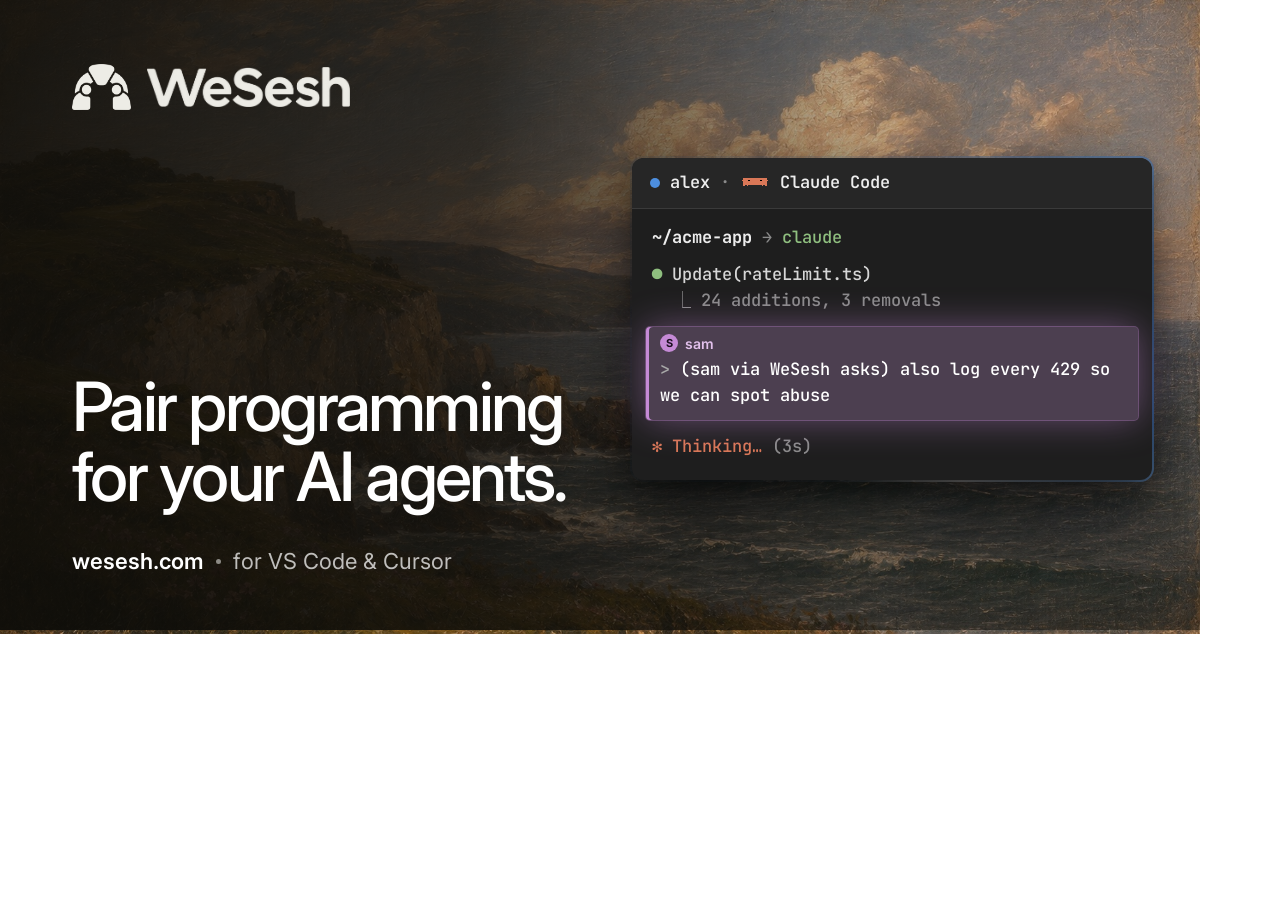
==== social/og-card.html @ d23cc4e4 "Social link preview card - assets/og.png (1200x630) rendered from social/og-card.html - Open Graph +" ====
<!DOCTYPE html>
<!-- Social preview card (1200x630). Rendered to assets/og.png; edit here and re-render. -->
<html lang="en">
<head>
<meta charset="UTF-8" />
<link href="https://fonts.googleapis.com/css2?family=Inter:wght@400;500;600&family=JetBrains+Mono:wght@500;600&display=swap" rel="stylesheet" />
<style>
  * { box-sizing: border-box; margin: 0; padding: 0; }
  html, body { width: 1200px; height: 630px; overflow: hidden; }
  body {
    position: relative;
    font-family: "Inter", sans-serif;
    background: url("../assets/hero.jpg") 30% 55% / cover no-repeat;
    color: #fff;
  }
  /* Darken the left for legible type, let the painting breathe on the right */
  body::before {
    content: ""; position: absolute; inset: 0;
    background:
      linear-gradient(90deg, rgba(14,13,9,.92) 0%, rgba(14,13,9,.78) 40%, rgba(14,13,9,.25) 72%, rgba(14,13,9,.15) 100%),
      linear-gradient(0deg, rgba(14,13,9,.35), transparent 40%);
  }
  .wrap { position: relative; height: 100%; display: grid; grid-template-columns: 560px 1fr; padding: 64px 64px 56px 72px; }

  .left { display: flex; flex-direction: column; }
  .brand { display: flex; align-items: center; gap: 16px; }
  .brand .mark { height: 46px; }
  .brand .word { height: 40px; }
  h1 { margin-top: auto; font-size: 68px; line-height: 1.04; font-weight: 500; letter-spacing: -0.04em; }
  .foot { margin-top: 36px; display: flex; align-items: center; gap: 12px; font-size: 22px; color: rgba(255,255,255,.72); }
  .foot b { color: #fff; font-weight: 600; }
  .foot i { width: 5px; height: 5px; border-radius: 50%; background: rgba(255,255,255,.5); }

  /* The friend-prompt moment, as drawn in the extension's agent card */
  .right { display: flex; align-items: center; justify-content: flex-end; }
  .term {
    position: relative; width: 520px;
    border-radius: 12px; background: #1e1e1e;
    font: 500 17px/1.5 "JetBrains Mono", monospace; color: #d6d6d6;
    box-shadow: 0 40px 80px rgba(0,0,0,.55), 0 10px 24px rgba(0,0,0,.4);
  }
  /* The working light around the card, in alex's colour */
  .term::before {
    content: ""; position: absolute; inset: -2px; border-radius: 14px; z-index: -1;
    background: conic-gradient(from 200deg, rgba(77,143,224,.15) 0 45%, #4d8fe0 75%, #fff 88%, rgba(77,143,224,.15) 100%);
  }
  .tab { display: flex; align-items: center; gap: 10px; padding: 12px 18px; background: #262626; border-bottom: 1px solid #3a3a3a; border-radius: 12px 12px 0 0; color: #8b8b8b; }
  .tab b { color: #ededed; font-weight: 600; }
  .tab .dot { width: 10px; height: 10px; border-radius: 50%; background: #4d8fe0; }
  .tab svg { width: 30px; height: 10px; shape-rendering: crispEdges; }
  .screen { padding: 16px 20px 20px; }
  .cwd { color: #8b8b8b; margin-bottom: 12px; }
  .cwd b { color: #ededed; }
  .cwd span { color: #8fbf7f; }
  .tool::before { content: "● "; color: #8fbf7f; }
  .res { color: #8b8b8b; padding-left: 22px; margin-bottom: 14px; }
  .ask {
    position: relative;
    margin: 4px -6px 14px; padding: 30px 14px 12px;
    border-radius: 4px;
    background: color-mix(in srgb, #c58ad6 22%, #2a2a2a);
    box-shadow: inset 3px 0 0 #c58ad6, 0 0 0 1px rgba(197,138,214,.35), 0 0 36px rgba(197,138,214,.45);
    color: #fff;
  }
  .ask .from { position: absolute; left: 14px; top: 7px; display: flex; align-items: center; gap: 7px; font: 600 14px "Inter", sans-serif; color: #e2c1ec; }
  .ask .from i { width: 18px; height: 18px; border-radius: 50%; display: grid; place-items: center; background: #c58ad6; color: #1b1020; font: 700 11px "Inter", sans-serif; font-style: normal; }
  .ask .p { color: #a8a8a8; }
  .live { color: #d97757; }
  .live span { color: #8b8b8b; }
</style>
</head>
<body>
  <div class="wrap">
    <div class="left">
      <div class="brand">
        <img class="mark" src="../assets/wesesh-mark-dark.png?v=2" alt="" />
        <img class="word" src="../assets/wesesh-logo-dark.png?v=2" alt="WeSesh" />
      </div>
      <h1>Pair programming for your AI&nbsp;agents.</h1>
      <div class="foot"><b>wesesh.com</b><i></i>for VS Code &amp; Cursor</div>
    </div>
    <div class="right">
      <div class="term">
        <div class="tab"><span class="dot"></span><b>alex</b> &middot;
          <svg viewBox="0 0 18 6"><rect x="2" y="0" width="14" height="4" fill="#d97757"/><rect x="1" y="1" width="1" height="1" fill="#d97757"/><rect x="16" y="1" width="1" height="1" fill="#d97757"/><rect x="5" y="1" width="1" height="1" fill="#000"/><rect x="12" y="1" width="1" height="1" fill="#000"/><rect x="2" y="4" width="1" height="1" fill="#d97757"/><rect x="4" y="4" width="1" height="1" fill="#d97757"/><rect x="13" y="4" width="1" height="1" fill="#d97757"/><rect x="15" y="4" width="1" height="1" fill="#d97757"/></svg>
          <b>Claude Code</b></div>
        <div class="screen">
          <div class="cwd"><b>~/acme-app</b> &rarr; <span>claude</span></div>
          <div class="tool">Update(rateLimit.ts)</div>
          <div class="res">&#9151; 24 additions, 3 removals</div>
          <div class="ask"><span class="from"><i>S</i>sam</span><span class="p">&gt;</span> (sam via WeSesh asks) also log every 429 so we can spot abuse</div>
          <div class="live">&#10043; Thinking&hellip; <span>(3s)</span></div>
        </div>
      </div>
    </div>
  </div>
</body>
</html>
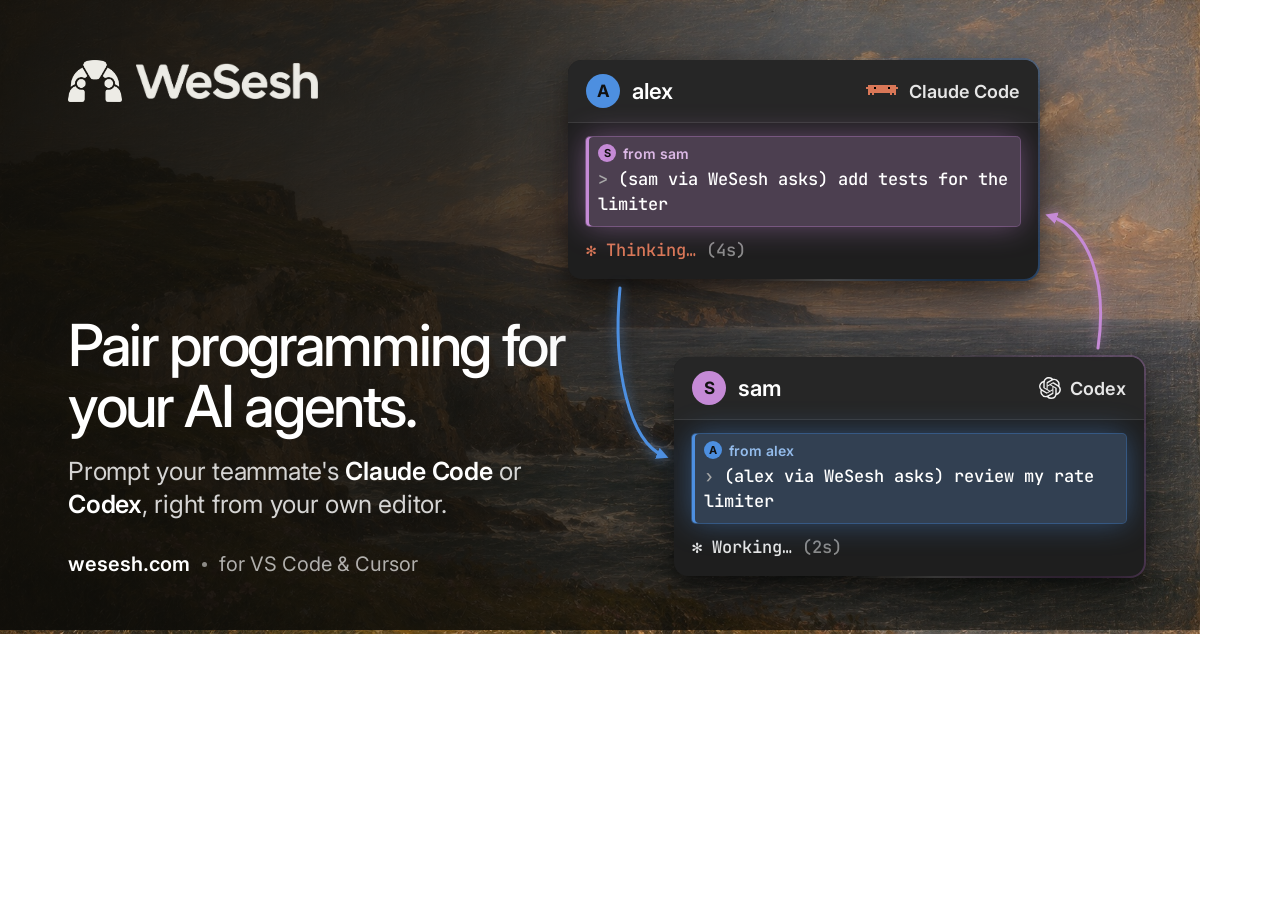
==== commit 759c548b: "Social card v2: two people prompting each other's Claude Code and Codex" ====
--- a/social/og-card.html
+++ b/social/og-card.html
@@ -1,72 +1,72 @@
 <!DOCTYPE html>
-<!-- Social preview card (1200x630). Rendered to assets/og.png; edit here and re-render. -->
+<!-- Social preview card (1200x630). Rendered to assets/og-v2.png; edit here and re-render. -->
 <html lang="en">
 <head>
 <meta charset="UTF-8" />
-<link href="https://fonts.googleapis.com/css2?family=Inter:wght@400;500;600&family=JetBrains+Mono:wght@500;600&display=swap" rel="stylesheet" />
+<link href="https://fonts.googleapis.com/css2?family=Inter:wght@400;500;600;700&family=JetBrains+Mono:wght@500;600&display=swap" rel="stylesheet" />
 <style>
   * { box-sizing: border-box; margin: 0; padding: 0; }
   html, body { width: 1200px; height: 630px; overflow: hidden; }
-  body {
-    position: relative;
-    font-family: "Inter", sans-serif;
-    background: url("../assets/hero.jpg") 30% 55% / cover no-repeat;
-    color: #fff;
-  }
-  /* Darken the left for legible type, let the painting breathe on the right */
+  body { position: relative; font-family: "Inter", sans-serif; background: url("../assets/hero.jpg") 30% 55% / cover no-repeat; color: #fff; }
   body::before {
     content: ""; position: absolute; inset: 0;
     background:
-      linear-gradient(90deg, rgba(14,13,9,.92) 0%, rgba(14,13,9,.78) 40%, rgba(14,13,9,.25) 72%, rgba(14,13,9,.15) 100%),
+      linear-gradient(90deg, rgba(14,13,9,.93) 0%, rgba(14,13,9,.8) 38%, rgba(14,13,9,.3) 70%, rgba(14,13,9,.2) 100%),
       linear-gradient(0deg, rgba(14,13,9,.35), transparent 40%);
   }
-  .wrap { position: relative; height: 100%; display: grid; grid-template-columns: 560px 1fr; padding: 64px 64px 56px 72px; }
+  .wrap { position: relative; height: 100%; display: grid; grid-template-columns: 500px 1fr; padding: 60px 56px 54px 68px; }
 
   .left { display: flex; flex-direction: column; }
-  .brand { display: flex; align-items: center; gap: 16px; }
-  .brand .mark { height: 46px; }
-  .brand .word { height: 40px; }
-  h1 { margin-top: auto; font-size: 68px; line-height: 1.04; font-weight: 500; letter-spacing: -0.04em; }
-  .foot { margin-top: 36px; display: flex; align-items: center; gap: 12px; font-size: 22px; color: rgba(255,255,255,.72); }
+  .brand { display: flex; align-items: center; gap: 14px; }
+  .brand .mark { height: 42px; }
+  .brand .word { height: 36px; }
+  h1 { margin-top: auto; font-size: 58px; line-height: 1.05; font-weight: 500; letter-spacing: -0.04em; }
+  .sub { margin-top: 18px; font-size: 25px; line-height: 1.35; color: rgba(255,255,255,.82); letter-spacing: -0.01em; }
+  .sub b { color: #fff; font-weight: 600; }
+  .foot { margin-top: 30px; display: flex; align-items: center; gap: 12px; font-size: 20px; color: rgba(255,255,255,.66); }
   .foot b { color: #fff; font-weight: 600; }
   .foot i { width: 5px; height: 5px; border-radius: 50%; background: rgba(255,255,255,.5); }
 
-  /* The friend-prompt moment, as drawn in the extension's agent card */
-  .right { display: flex; align-items: center; justify-content: flex-end; }
-  .term {
-    position: relative; width: 520px;
-    border-radius: 12px; background: #1e1e1e;
-    font: 500 17px/1.5 "JetBrains Mono", monospace; color: #d6d6d6;
-    box-shadow: 0 40px 80px rgba(0,0,0,.55), 0 10px 24px rgba(0,0,0,.4);
+  .right { position: relative; }
+  .card {
+    position: absolute; width: 470px;
+    border-radius: 14px; background: #1e1e1e;
+    font: 500 17px/1.45 "JetBrains Mono", monospace; color: #d6d6d6;
+    box-shadow: 0 30px 70px rgba(0,0,0,.55), 0 8px 20px rgba(0,0,0,.4);
   }
-  /* The working light around the card, in alex's colour */
-  .term::before {
-    content: ""; position: absolute; inset: -2px; border-radius: 14px; z-index: -1;
-    background: conic-gradient(from 200deg, rgba(77,143,224,.15) 0 45%, #4d8fe0 75%, #fff 88%, rgba(77,143,224,.15) 100%);
+  .card::before { content: ""; position: absolute; inset: -2px; border-radius: 16px; z-index: -1; background: conic-gradient(from 210deg, transparent 0 45%, var(--me) 76%, #fff 88%, transparent 100%); }
+  .card.a { --me: #4d8fe0; top: 0; left: 0; }
+  .card.b { --me: #c58ad6; bottom: 0; right: 0; }
+  .who {
+    display: flex; align-items: center; gap: 12px;
+    padding: 14px 18px; background: #262626; border-bottom: 1px solid #3a3a3a; border-radius: 14px 14px 0 0;
+    font: 600 22px/1 "Inter", sans-serif; color: #fff;
   }
-  .tab { display: flex; align-items: center; gap: 10px; padding: 12px 18px; background: #262626; border-bottom: 1px solid #3a3a3a; border-radius: 12px 12px 0 0; color: #8b8b8b; }
-  .tab b { color: #ededed; font-weight: 600; }
-  .tab .dot { width: 10px; height: 10px; border-radius: 50%; background: #4d8fe0; }
-  .tab svg { width: 30px; height: 10px; shape-rendering: crispEdges; }
-  .screen { padding: 16px 20px 20px; }
-  .cwd { color: #8b8b8b; margin-bottom: 12px; }
-  .cwd b { color: #ededed; }
-  .cwd span { color: #8fbf7f; }
-  .tool::before { content: "● "; color: #8fbf7f; }
-  .res { color: #8b8b8b; padding-left: 22px; margin-bottom: 14px; }
+  .av { width: 34px; height: 34px; flex: none; border-radius: 50%; display: grid; place-items: center; background: var(--me); color: #111; font: 700 17px "Inter", sans-serif; }
+  .who .agent { margin-left: auto; display: flex; align-items: center; gap: 9px; font: 600 18px "Inter", sans-serif; color: #e6e6e6; }
+  .who .agent svg { flex: none; }
+  .cc { width: 36px; height: 12px; shape-rendering: crispEdges; }
+  .oa { width: 22px; height: 22px; fill: #f2f2f2; }
+  .body { padding: 14px 18px 16px; }
   .ask {
-    position: relative;
-    margin: 4px -6px 14px; padding: 30px 14px 12px;
-    border-radius: 4px;
-    background: color-mix(in srgb, #c58ad6 22%, #2a2a2a);
-    box-shadow: inset 3px 0 0 #c58ad6, 0 0 0 1px rgba(197,138,214,.35), 0 0 36px rgba(197,138,214,.45);
+    position: relative; padding: 30px 12px 10px; border-radius: 4px;
+    background: color-mix(in srgb, var(--c) 22%, #2a2a2a);
+    box-shadow: inset 3px 0 0 var(--c), 0 0 0 1px color-mix(in srgb, var(--c) 40%, transparent), 0 0 30px color-mix(in srgb, var(--c) 45%, transparent);
     color: #fff;
   }
-  .ask .from { position: absolute; left: 14px; top: 7px; display: flex; align-items: center; gap: 7px; font: 600 14px "Inter", sans-serif; color: #e2c1ec; }
-  .ask .from i { width: 18px; height: 18px; border-radius: 50%; display: grid; place-items: center; background: #c58ad6; color: #1b1020; font: 700 11px "Inter", sans-serif; font-style: normal; }
+  .ask .from { position: absolute; left: 12px; top: 7px; display: flex; align-items: center; gap: 7px; font: 600 14px "Inter", sans-serif; color: color-mix(in srgb, var(--c) 60%, #fff); }
+  .ask .from i { width: 18px; height: 18px; border-radius: 50%; display: grid; place-items: center; background: var(--c); color: #111; font: 700 11px "Inter", sans-serif; font-style: normal; }
   .ask .p { color: #a8a8a8; }
-  .live { color: #d97757; }
+  .live { margin-top: 12px; }
+  .a .live { color: #d97757; }
+  .b .live { color: #e6e6e6; }
   .live span { color: #8b8b8b; }
+
+  /* Prompts crossing between the two people's agents */
+  .swap { position: absolute; left: 0; top: 0; width: 100%; height: 100%; overflow: visible; pointer-events: none; }
+  .swap path { fill: none; stroke-width: 3; stroke-linecap: round; }
+  .swap .s1 { stroke: #c58ad6; filter: drop-shadow(0 0 6px rgba(197,138,214,.8)); }
+  .swap .s2 { stroke: #4d8fe0; filter: drop-shadow(0 0 6px rgba(77,143,224,.8)); }
 </style>
 </head>
 <body>
@@ -77,21 +77,34 @@
         <img class="word" src="../assets/wesesh-logo-dark.png?v=2" alt="WeSesh" />
       </div>
       <h1>Pair programming for your AI&nbsp;agents.</h1>
+      <p class="sub">Prompt your teammate's <b>Claude&nbsp;Code</b> or <b>Codex</b>, right from your own editor.</p>
       <div class="foot"><b>wesesh.com</b><i></i>for VS Code &amp; Cursor</div>
     </div>
     <div class="right">
-      <div class="term">
-        <div class="tab"><span class="dot"></span><b>alex</b> &middot;
-          <svg viewBox="0 0 18 6"><rect x="2" y="0" width="14" height="4" fill="#d97757"/><rect x="1" y="1" width="1" height="1" fill="#d97757"/><rect x="16" y="1" width="1" height="1" fill="#d97757"/><rect x="5" y="1" width="1" height="1" fill="#000"/><rect x="12" y="1" width="1" height="1" fill="#000"/><rect x="2" y="4" width="1" height="1" fill="#d97757"/><rect x="4" y="4" width="1" height="1" fill="#d97757"/><rect x="13" y="4" width="1" height="1" fill="#d97757"/><rect x="15" y="4" width="1" height="1" fill="#d97757"/></svg>
-          <b>Claude Code</b></div>
-        <div class="screen">
-          <div class="cwd"><b>~/acme-app</b> &rarr; <span>claude</span></div>
-          <div class="tool">Update(rateLimit.ts)</div>
-          <div class="res">&#9151; 24 additions, 3 removals</div>
-          <div class="ask"><span class="from"><i>S</i>sam</span><span class="p">&gt;</span> (sam via WeSesh asks) also log every 429 so we can spot abuse</div>
-          <div class="live">&#10043; Thinking&hellip; <span>(3s)</span></div>
+      <div class="card a">
+        <div class="who"><span class="av">A</span>alex
+          <span class="agent"><svg class="cc" viewBox="0 0 18 6"><rect x="2" y="0" width="14" height="4" fill="#d97757"/><rect x="1" y="1" width="1" height="1" fill="#d97757"/><rect x="16" y="1" width="1" height="1" fill="#d97757"/><rect x="5" y="1" width="1" height="1" fill="#000"/><rect x="12" y="1" width="1" height="1" fill="#000"/><rect x="2" y="4" width="1" height="1" fill="#d97757"/><rect x="4" y="4" width="1" height="1" fill="#d97757"/><rect x="13" y="4" width="1" height="1" fill="#d97757"/><rect x="15" y="4" width="1" height="1" fill="#d97757"/></svg>Claude Code</span></div>
+        <div class="body">
+          <div class="ask" style="--c:#c58ad6"><span class="from"><i>S</i>from sam</span><span class="p">&gt;</span> (sam via WeSesh asks) add tests for the limiter</div>
+          <div class="live">&#10043; Thinking&hellip; <span>(4s)</span></div>
         </div>
       </div>
+      <div class="card b">
+        <div class="who"><span class="av">S</span>sam
+          <span class="agent"><svg class="oa" viewBox="0 0 24 24"><path d="M22.2819 9.8211a5.9847 5.9847 0 0 0-.5157-4.9108 6.0462 6.0462 0 0 0-6.5098-2.9A6.0651 6.0651 0 0 0 4.9807 4.1818a5.9847 5.9847 0 0 0-3.9977 2.9 6.0462 6.0462 0 0 0 .7427 7.0966 5.98 5.98 0 0 0 .511 4.9107 6.051 6.051 0 0 0 6.5146 2.9001A5.9847 5.9847 0 0 0 13.2599 24a6.0557 6.0557 0 0 0 5.7718-4.2058 5.9894 5.9894 0 0 0 3.9977-2.9001 6.0557 6.0557 0 0 0-.7475-7.0729zm-9.022 12.6081a4.4755 4.4755 0 0 1-2.8764-1.0408l.1419-.0804 4.7783-2.7582a.7948.7948 0 0 0 .3927-.6813v-6.7369l2.02 1.1686a.071.071 0 0 1 .038.052v5.5826a4.504 4.504 0 0 1-4.4945 4.4944zm-9.6607-4.1254a4.4708 4.4708 0 0 1-.5346-3.0137l.142.0852 4.783 2.7582a.7712.7712 0 0 0 .7806 0l5.8428-3.3685v2.3324a.0804.0804 0 0 1-.0332.0615L9.74 19.9502a4.4992 4.4992 0 0 1-6.1408-1.6464zM2.3408 7.8956a4.485 4.485 0 0 1 2.3655-1.9728V11.6a.7664.7664 0 0 0 .3879.6765l5.8144 3.3543-2.0201 1.1685a.0757.0757 0 0 1-.071 0l-4.8303-2.7865A4.504 4.504 0 0 1 2.3408 7.872zm16.5963 3.8558L13.1038 8.364 15.1192 7.2a.0757.0757 0 0 1 .071 0l4.8303 2.7913a4.4944 4.4944 0 0 1-.6765 8.1042v-5.6772a.79.79 0 0 0-.407-.667zm2.0107-3.0231l-.142-.0852-4.7735-2.7818a.7759.7759 0 0 0-.7854 0L9.409 9.2297V6.8974a.0662.0662 0 0 1 .0284-.0615l4.8303-2.7866a4.4992 4.4992 0 0 1 6.6802 4.66zM8.3065 12.863l-2.02-1.1638a.0804.0804 0 0 1-.038-.0567V6.0742a4.4992 4.4992 0 0 1 7.3757-3.4537l-.142.0805L8.704 5.459a.7948.7948 0 0 0-.3927.6813zm1.0976-2.3654l2.602-1.4998 2.6069 1.4998v2.9994l-2.5974 1.4997-2.6067-1.4997Z"/></svg>Codex</span></div>
+        <div class="body">
+          <div class="ask" style="--c:#4d8fe0"><span class="from"><i>A</i>from alex</span><span class="p">&rsaquo;</span> (alex via WeSesh asks) review my rate limiter</div>
+          <div class="live">&#10043; Working&hellip; <span>(2s)</span></div>
+        </div>
+      </div>
+      <svg class="swap" viewBox="0 0 576 516">
+        <path class="s1" d="M530 288 C 540 220, 520 168, 482 156" marker-end="url(#h1)"/>
+        <path class="s2" d="M52 228 C 44 310, 62 382, 96 396" marker-end="url(#h2)"/>
+        <defs>
+          <marker id="h1" viewBox="0 0 10 10" refX="6" refY="5" markerWidth="4" markerHeight="4" orient="auto"><path class="head" d="M0 0L10 5L0 10z" style="fill:#c58ad6;stroke:none"/></marker>
+          <marker id="h2" viewBox="0 0 10 10" refX="6" refY="5" markerWidth="4" markerHeight="4" orient="auto"><path class="head" d="M0 0L10 5L0 10z" style="fill:#4d8fe0;stroke:none"/></marker>
+        </defs>
+      </svg>
     </div>
   </div>
 </body>
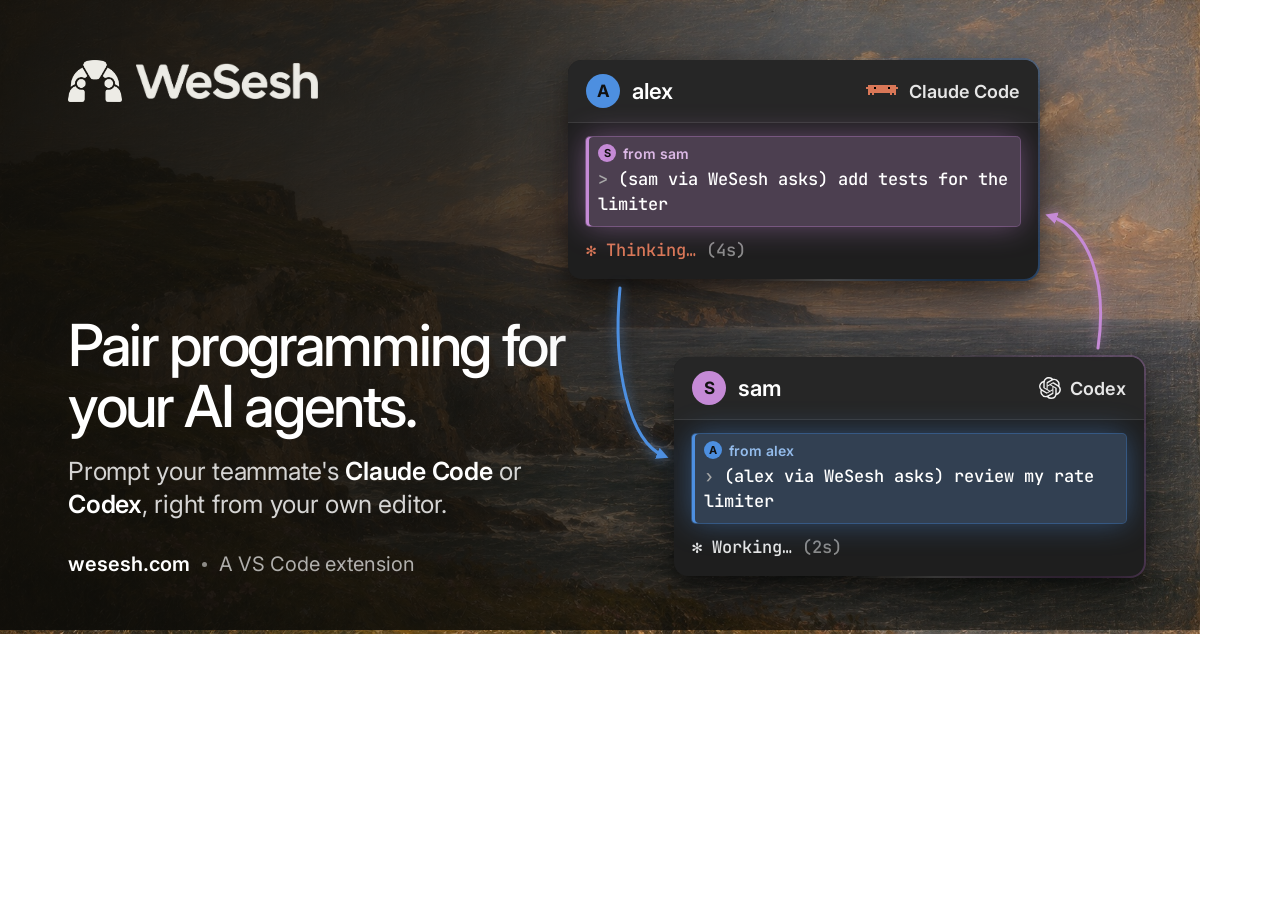
==== commit 3d34d204: "Social card v4: A VS Code extension" ====
--- a/social/og-card.html
+++ b/social/og-card.html
@@ -1,5 +1,5 @@
 <!DOCTYPE html>
-<!-- Social preview card (1200x630). Rendered to assets/og-v2.png; edit here and re-render. -->
+<!-- Social preview card (1200x630). Rendered to assets/og-v4.png; edit here and re-render. -->
 <html lang="en">
 <head>
 <meta charset="UTF-8" />
@@ -78,7 +78,7 @@
       </div>
       <h1>Pair programming for your AI&nbsp;agents.</h1>
       <p class="sub">Prompt your teammate's <b>Claude&nbsp;Code</b> or <b>Codex</b>, right from your own editor.</p>
-      <div class="foot"><b>wesesh.com</b><i></i>for VS Code &amp; Cursor</div>
+      <div class="foot"><b>wesesh.com</b><i></i>A VS Code extension</div>
     </div>
     <div class="right">
       <div class="card a">
